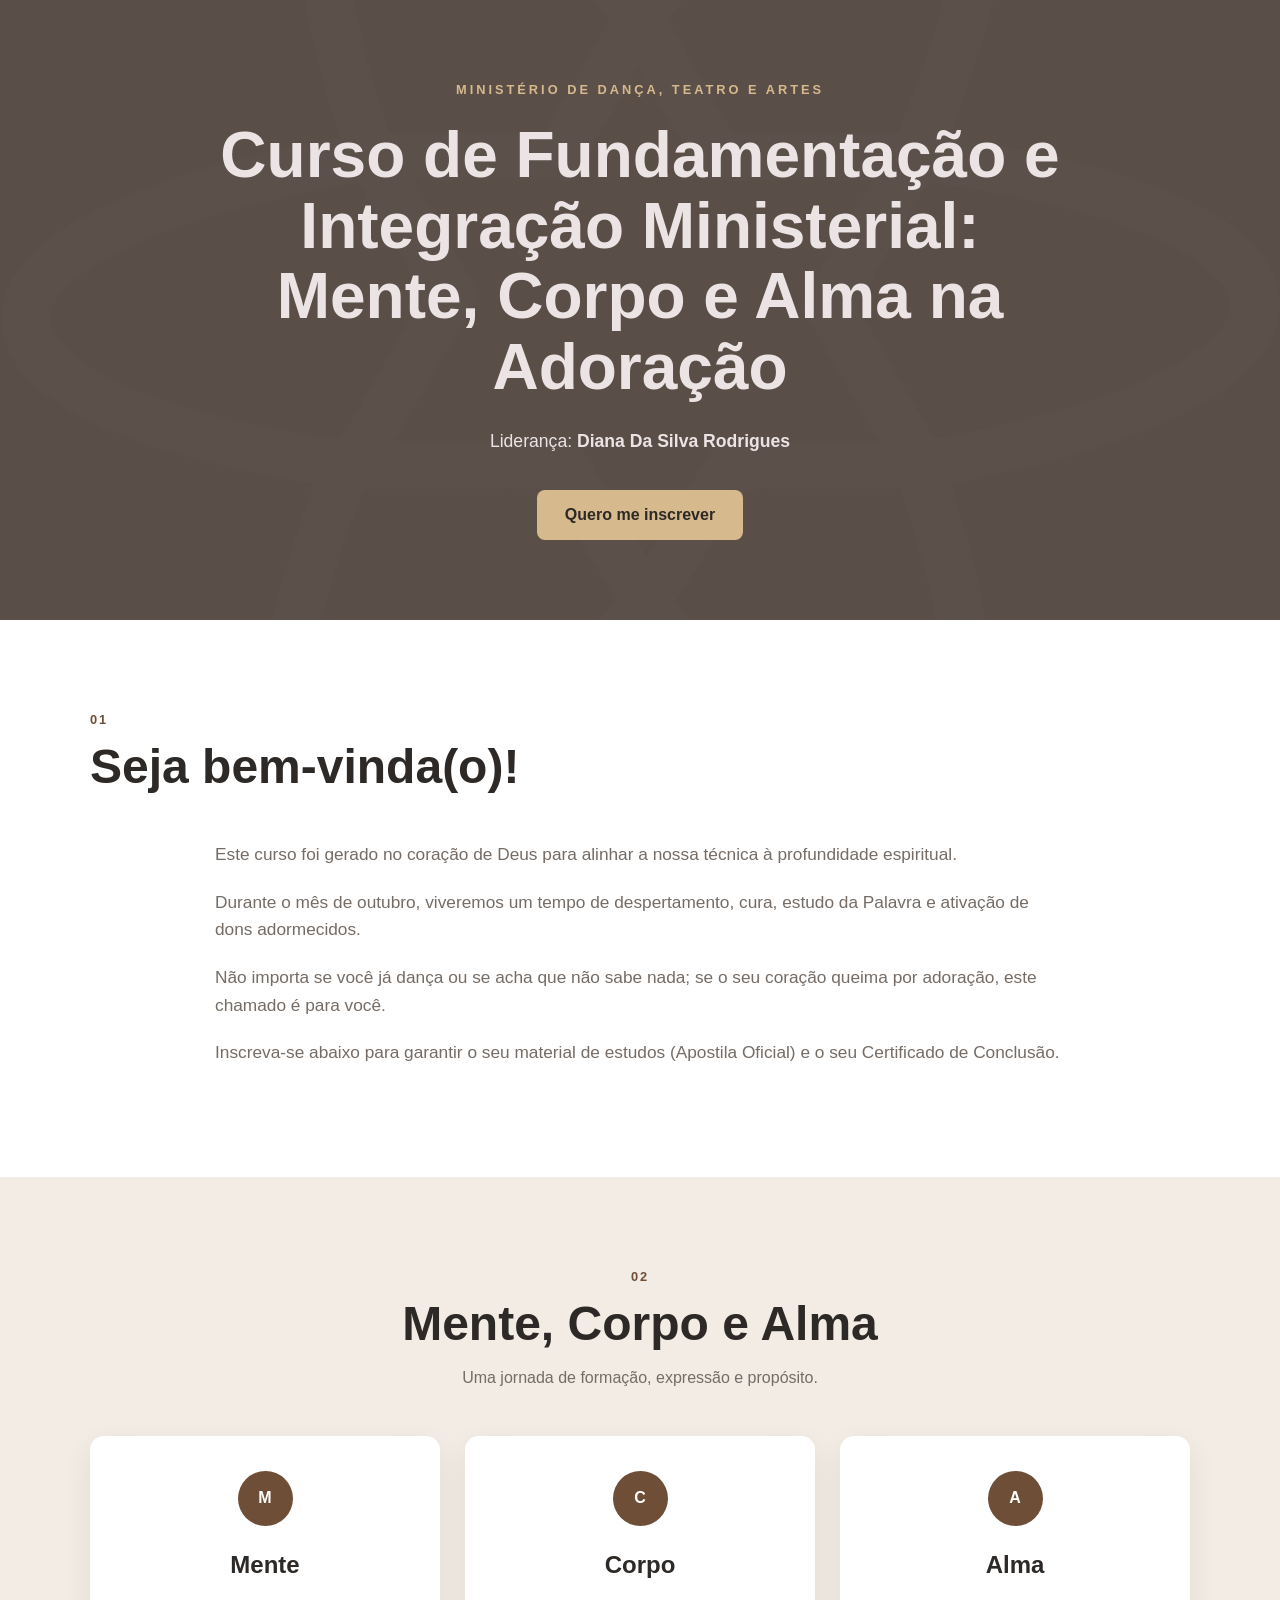
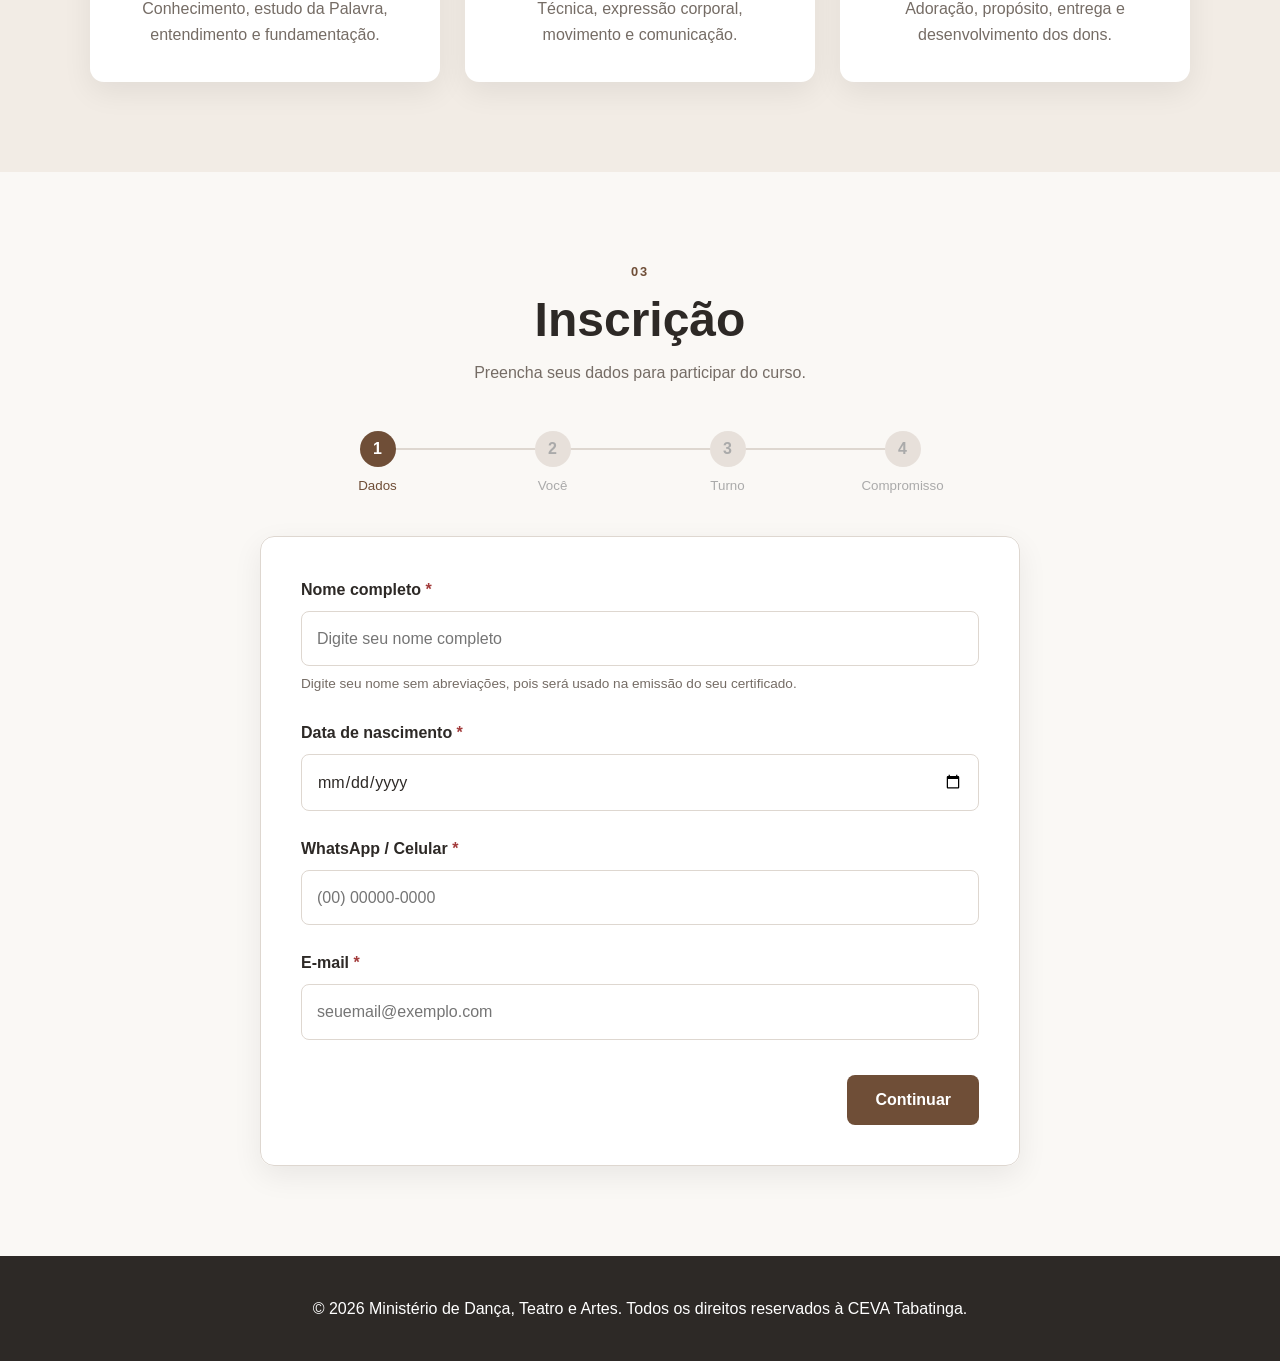
==== index.html @ 24d8322d "Publica site de inscrição" ====
<!DOCTYPE html>
<html lang="pt-BR">
<head>
    <meta charset="UTF-8">

    <meta
        name="viewport"
        content="width=device-width, initial-scale=1.0"
    >

    <meta
        name="description"
        content="Curso de Fundamentação Ministerial — Mente, Corpo e Alma na Adoração."
    >

    <title>
        Curso de Fundamentação Ministerial
    </title>

    <link rel="stylesheet" href="css/style.css">
    <link rel="shortcut icon" href="assets/images/Ceva - Átomo branco.png" type="image/x-icon">
</head>

<body>

    <!-- =========================
         CABEÇALHO / HERO
    ========================== -->

    <header class="hero">

        <div class="container">

            <p class="hero-label">
                MINISTÉRIO DE DANÇA, TEATRO E ARTES
            </p>

            <h1>
                Curso de Fundamentação e Integração Ministerial:
                <span>Mente, Corpo e Alma na Adoração</span>
            </h1>

            <p class="hero-subtitle">
                Liderança: <strong>Diana Da Silva Rodrigues</strong>
            </p>

            <a href="#inscricao" class="btn btn-primary">
                Quero me inscrever
            </a>

        </div>

    </header>


    <main>

        <!-- =========================
             INTRODUÇÃO
        ========================== -->

        <section class="section introduction">

            <div class="container">

                <div class="section-heading">

                    <span class="section-number">
                        01
                    </span>

                    <h2>
                        Seja bem-vinda(o)!
                    </h2>

                </div>

                <div class="intro-text">

                    <p>
                        Este curso foi gerado no coração de Deus para
                        alinhar a nossa técnica à profundidade espiritual.
                    </p>

                    <p>
                        Durante o mês de outubro, viveremos um tempo de
                        despertamento, cura, estudo da Palavra e ativação
                        de dons adormecidos.
                    </p>

                    <p>
                        Não importa se você já dança ou se acha que não
                        sabe nada; se o seu coração queima por adoração,
                        este chamado é para você.
                    </p>

                    <p>
                        Inscreva-se abaixo para garantir o seu material
                        de estudos (Apostila Oficial) e o seu Certificado
                        de Conclusão.
                    </p>

                </div>

            </div>

        </section>


        <!-- =========================
             MENTE, CORPO E ALMA
        ========================== -->

        <section class="section pillars">

            <div class="container">

                <div class="section-heading centered">

                    <span class="section-number">
                        02
                    </span>

                    <h2>
                        Mente, Corpo e Alma
                    </h2>

                    <p>
                        Uma jornada de formação, expressão e propósito.
                    </p>

                </div>


                <div class="pillar-grid">

                    <article class="pillar-card">

                        <span class="pillar-icon">
                            M
                        </span>

                        <h3>
                            Mente
                        </h3>

                        <p>
                            Conhecimento, estudo da Palavra,
                            entendimento e fundamentação.
                        </p>

                    </article>


                    <article class="pillar-card">

                        <span class="pillar-icon">
                            C
                        </span>

                        <h3>
                            Corpo
                        </h3>

                        <p>
                            Técnica, expressão corporal,
                            movimento e comunicação.
                        </p>

                    </article>


                    <article class="pillar-card">

                        <span class="pillar-icon">
                            A
                        </span>

                        <h3>
                            Alma
                        </h3>

                        <p>
                            Adoração, propósito, entrega e
                            desenvolvimento dos dons.
                        </p>

                    </article>

                </div>

            </div>

        </section>


        <!-- =========================
             FORMULÁRIO
        ========================== -->

        <section
            class="section registration"
            id="inscricao"
        >

            <div class="container">

                <div class="section-heading centered">

                    <span class="section-number">
                        03
                    </span>

                    <h2>
                        Inscrição
                    </h2>

                    <p>
                        Preencha seus dados para participar do curso.
                    </p>

                </div>


                <!-- INDICADOR DAS ETAPAS -->

                <div class="steps">

                    <div class="step active">
                        <span>1</span>
                        <small>Dados</small>
                    </div>

                    <div class="step">
                        <span>2</span>
                        <small>Você</small>
                    </div>

                    <div class="step">
                        <span>3</span>
                        <small>Turno</small>
                    </div>

                    <div class="step">
                        <span>4</span>
                        <small>Compromisso</small>
                    </div>

                </div>


                <form id="registrationForm" novalidate>


                    <!-- =====================
                         ETAPA 1
                    ====================== -->

                    <fieldset
                        class="form-step active"
                        data-step="1"
                    >
                        <div class="form-group">

                            <label for="nome">
                                Nome completo
                                <span>*</span>
                            </label>

                            <input
                                type="text"
                                id="nome"
                                name="nome"
                                placeholder="Digite seu nome completo"
                                autocomplete="name"
                                required
                            >

                            <small>
                                Digite seu nome sem abreviações,
                                pois será usado na emissão do seu certificado.
                            </small>

                        </div>


                        <div class="form-group">

                            <label for="nascimento">
                                Data de nascimento
                                <span>*</span>
                            </label>

                            <input
                                type="date"
                                id="nascimento"
                                name="nascimento"
                                required
                            >

                        </div>


                        <div class="form-group">

                            <label for="whatsapp">
                                WhatsApp / Celular
                                <span>*</span>
                            </label>

                            <input
                                type="tel"
                                id="whatsapp"
                                name="whatsapp"
                                placeholder="(00) 00000-0000"
                                autocomplete="tel"
                                required
                            >

                        </div>


                        <div class="form-group">

                            <label for="email">
                                E-mail
                                <span>*</span>
                            </label>

                            <input
                                type="email"
                                id="email"
                                name="email"
                                placeholder="seuemail@exemplo.com"
                                autocomplete="email"
                                required
                            >

                        </div>


                        <div class="form-actions">

                            <button
                                type="button"
                                class="btn btn-primary next-step"
                            >
                                Continuar
                            </button>

                        </div>

                    </fieldset>


                    <!-- =====================
                         ETAPA 2
                    ====================== -->

                    <fieldset
                        class="form-step"
                        data-step="2"
                    >
                        <div class="form-group">

                            <label>
                                Qual é a sua situação atual em relação
                                ao Ministério de Dança/Teatro?
                                <span>*</span>
                            </label>


                            <div class="radio-group">

                                <label class="radio-option">

                                    <input
                                        type="radio"
                                        name="situacao"
                                        value="integrante"
                                        required
                                    >

                                    <span>
                                        Já sou integrante ativa
                                        do ministério.
                                    </span>

                                </label>


                                <label class="radio-option">

                                    <input
                                        type="radio"
                                        name="situacao"
                                        value="primeira-vez"
                                    >

                                    <span>
                                        É a minha primeira vez
                                        e quero começar.
                                    </span>

                                </label>


                                <label class="radio-option">

                                    <input
                                        type="radio"
                                        name="situacao"
                                        value="afastada"
                                        required
                                    >

                                    <span>
                                        Já fiz parte no passado,
                                        mas estou afastada há algum tempo.
                                    </span>

                                </label>


                                <label class="radio-option">

                                    <input
                                        type="radio"
                                        name="situacao"
                                        value="outro-ministerio"
                                        required
                                    >

                                    <span>
                                        Faço parte de outro ministério
                                        na igreja e quero somar.
                                    </span>

                                </label>

                            </div>

                        </div>


                        <!-- CAMPO CONDICIONAL -->

                        <div
                            class="form-group conditional-field"
                            id="campoAfastamento"
                            hidden
                        >

                            <label for="tempoAfastada">
                                Se você está afastada,
                                há quanto tempo aproximadamente?
                            </label>

                            <input
                                type="text"
                                id="tempoAfastada"
                                name="tempoAfastada"
                                placeholder="Ex.: 2 anos"
                            >

                        </div>


                        <div class="form-group">

                            <label>
                                Você sente que, por timidez, medo
                                ou correria, acabou "enterrando" ou
                                deixando esse dom adormecido?
                                <span>*</span>
                            </label>


                            <div class="radio-group">

                                <label class="radio-option">

                                    <input
                                        type="radio"
                                        name="dom"
                                        value="adormecido"
                                        required
                                    >

                                    <span>
                                        Sim, sinto que o dom está
                                        adormecido, mas quero muito
                                        despertá-lo.
                                    </span>

                                </label>


                                <label class="radio-option">

                                    <input
                                        type="radio"
                                        name="dom"
                                        value="pronto"
                                        required
                                    >

                                    <span>
                                        Não, meu coração já está
                                        queimando e pronto para aprender.
                                    </span>

                                </label>


                                <label class="radio-option">

                                    <input
                                        type="radio"
                                        name="dom"
                                        value="vergonha"
                                        required
                                    >

                                    <span>
                                        Tenho muita vergonha e receio
                                        de não saber me expressar,
                                        mas sinto o chamado de Deus.
                                    </span>

                                </label>

                            </div>

                        </div>


                        <div class="form-group">

                            <label for="objetivo">
                                O que você mais deseja viver,
                                aprender ou restaurar durante este curso?
                            </label>

                            <textarea
                                id="objetivo"
                                name="objetivo"
                                rows="5"
                                placeholder="Escreva aqui..."
                                required
                            ></textarea>

                        </div>


                        <div class="form-actions">

                            <button
                                type="button"
                                class="btn btn-secondary prev-step"
                            >
                                Voltar
                            </button>

                            <button
                                type="button"
                                class="btn btn-primary next-step"
                            >
                                Continuar
                            </button>

                        </div>

                    </fieldset>


                    <!-- =====================
                         ETAPA 3
                    ====================== -->

                    <fieldset
                        class="form-step"
                        data-step="3"
                    >

                        <p class="form-description">

                            Sabendo que as aulas acontecerão aos sábados
                            via Live Online durante o mês de outubro,
                            qual o melhor turno para você participar
                            e ser avaliada?

                        </p>


                        <div class="turno-grid">


                            <label class="turno-card">

                                <input
                                    type="radio"
                                    name="turno"
                                    value="manha"
                                    required
                                >

                                <span class="turno-content">

                                    <strong>
                                        ☀
                                    </strong>

                                    <b>
                                        Manhã
                                    </b>

                                    <small>
                                        06h às 07h
                                    </small>

                                    <em>
                                        Jejum, Oração e
                                        Estudo Teórico
                                    </em>

                                </span>

                            </label>


                            <label class="turno-card">

                                <input
                                    type="radio"
                                    name="turno"
                                    value="tarde"
                                >

                                <span class="turno-content">

                                    <strong>
                                        ◐
                                    </strong>

                                    <b>
                                        Tarde
                                    </b>

                                    <small>
                                        12h às 13h
                                    </small>

                                    <em>
                                        Jejum, Oração e
                                        Estudo Teórico
                                    </em>

                                </span>

                            </label>


                            <label class="turno-card">

                                <input
                                    type="radio"
                                    name="turno"
                                    value="noite"
                                >

                                <span class="turno-content">

                                    <strong>
                                        ☾
                                    </strong>

                                    <b>
                                        Noite
                                    </b>

                                    <small>
                                        18h às 19h
                                    </small>

                                    <em>
                                        Jejum, Oração e
                                        Estudo Teórico
                                    </em>

                                </span>

                            </label>

                        </div>


                        <div class="form-actions">

                            <button
                                type="button"
                                class="btn btn-secondary prev-step"
                            >
                                Voltar
                            </button>

                            <button
                                type="button"
                                class="btn btn-primary next-step"
                            >
                                Continuar
                            </button>

                        </div>

                    </fieldset>


                    <!-- =====================
                         ETAPA 4
                    ====================== -->

                    <fieldset
                        class="form-step"
                        data-step="4"
                    >

                        <legend>
                            Termo de Compromisso
                        </legend>


                        <div class="commitment">

                            <h3>
                                Meu compromisso
                            </h3>

                            <p>
                                Você se compromete a zelar por este
                                propósito, assistir às aulas no seu
                                turno escolhido e estudar a apostila
                                enviada pela liderança?
                            </p>


                            <label class="checkbox-option">

                                <input
                                    type="checkbox"
                                    id="compromisso"
                                    name="compromisso"
                                    required
                                >

                                <span>
                                    Sim, aceito o chamado e me comprometo
                                    com o propósito!
                                </span>

                            </label>

                        </div>


                        <div class="form-actions">

                            <button
                                type="button"
                                class="btn btn-secondary prev-step"
                            >
                                Voltar
                            </button>

                            <button
                                type="submit"
                                class="btn btn-primary"
                            >
                                Concluir minha inscrição
                            </button>

                        </div>

                    </fieldset>

                </form>

            </div>

        </section>

    </main>


    <!-- =========================
         RODAPÉ
    ========================== -->

    <footer class="footer">

        <div class="container">
            <span>
                &copy; 2026 Ministério de Dança, Teatro e Artes. Todos os direitos reservados à CEVA Tabatinga.
            </span>

        </div>

    </footer>

    <script src="js/script.js"></script>

</body>
</html>
---- css/style.css ----
/* =========================================
   RESET
========================================= */

* {
    margin: 0;
    padding: 0;
    box-sizing: border-box;
}

html {
    scroll-behavior: smooth;
}

body {
    font-family: Arial, Helvetica, sans-serif;
    line-height: 1.6;
    background: #faf8f5;
    color: #2d2926;
}

button,
input,
textarea {
    font: inherit;
}

button {
    cursor: pointer;
}

a {
    text-decoration: none;
    color: inherit;
}


/* =========================================
   VARIÁVEIS
========================================= */

:root {
    --primary: #6f4e37;
    --primary-dark: #4f3525;
    --secondary: #d6b98c;

    --background: #faf8f5;
    --surface: #ffffff;

    --text: #2d2926;
    --text-light: #756c65;

    --border: #ded7d0;

    --radius: 14px;

    --shadow:
        0 10px 30px rgba(0, 0, 0, 0.07);
}


/* =========================================
   CONTAINER
========================================= */

.container {
    width: min(1100px, 92%);
    margin: 0 auto;
}


/* =========================================
   HERO
========================================= */

.hero {
    min-height: 620px;

    display: flex;
    align-items: center;

    text-align: center;

    background:
        linear-gradient(
            rgba(45, 31, 23, 0.78),
            rgba(45, 31, 23, 0.78)
        ),
        url("../assets/images/Ceva\ -\ Átomo\ branco.png") center/cover no-repeat;

    color: rgb(236, 228, 228);
}

.hero .container {
    max-width: 850px;
}

.hero-label {
    font-size: 0.8rem;
    font-weight: bold;
    letter-spacing: 3px;

    margin-bottom: 20px;

    color: var(--secondary);
}

.hero h1 {
    font-size: clamp(2.2rem, 5vw, 4.3rem);
    line-height: 1.1;

    margin-bottom: 25px;
}

.hero h1 span {
    display: block;
}

.hero-subtitle {
    font-size: 1.1rem;
    margin-bottom: 35px;
}


/* =========================================
   BOTÕES
========================================= */

.btn {
    display: inline-flex;

    justify-content: center;
    align-items: center;

    min-height: 50px;

    padding: 0 28px;

    border: none;
    border-radius: 8px;

    font-weight: bold;

    transition:
        transform 0.2s ease,
        background 0.2s ease;
}

.btn:hover {
    transform: translateY(-2px);
}

.btn-primary {
    background: var(--primary);
    color: white;
}

.btn-primary:hover {
    background: var(--primary-dark);
}

.hero .btn-primary {
    background: var(--secondary);
    color: #2d2926;
}

.btn-secondary {
    background: #eee9e4;
    color: var(--text);
}


/* =========================================
   SEÇÕES
========================================= */

.section {
    padding: 90px 0;
}

.section-heading {
    margin-bottom: 45px;
}

.section-heading.centered {
    text-align: center;
}

.section-number {
    display: block;

    margin-bottom: 8px;

    font-size: 0.8rem;
    font-weight: bold;

    letter-spacing: 2px;

    color: var(--primary);
}

.section-heading h2 {
    font-size: clamp(2rem, 4vw, 3rem);
    line-height: 1.2;

    margin-bottom: 12px;
}

.section-heading p {
    color: var(--text-light);
}


/* =========================================
   INTRODUÇÃO
========================================= */

.introduction {
    background: var(--surface);
}

.intro-text {
    max-width: 850px;

    margin: 0 auto;

    font-size: 1.08rem;
    color: var(--text-light);
}

.intro-text p {
    margin-bottom: 20px;
}


/* =========================================
   PILARES
========================================= */

.pillars {
    background: #f2ece5;
}

.pillar-grid {
    display: grid;

    grid-template-columns:
        repeat(3, 1fr);

    gap: 25px;
}

.pillar-card {
    padding: 35px;

    background: var(--surface);

    border-radius: var(--radius);

    box-shadow: var(--shadow);

    text-align: center;
}

.pillar-icon {
    display: flex;

    align-items: center;
    justify-content: center;

    width: 55px;
    height: 55px;

    margin: 0 auto 20px;

    border-radius: 50%;

    background: var(--primary);
    color: white;

    font-weight: bold;
}

.pillar-card h3 {
    margin-bottom: 12px;

    font-size: 1.5rem;
}

.pillar-card p {
    color: var(--text-light);
}


/* =========================================
   FORMULÁRIO
========================================= */

.registration {
    background: var(--background);
}

.steps {
    display: flex;

    justify-content: center;

    max-width: 700px;

    margin: 0 auto 40px;
}

.step {
    position: relative;

    display: flex;

    flex-direction: column;
    align-items: center;

    flex: 1;

    color: #aaa;
}

.step:not(:last-child)::after {
    content: "";

    position: absolute;

    top: 17px;
    left: 60%;

    width: 80%;
    height: 2px;

    background: var(--border);

    z-index: 0;
}

.step span {
    position: relative;

    z-index: 1;

    display: flex;

    align-items: center;
    justify-content: center;

    width: 36px;
    height: 36px;

    border-radius: 50%;

    background: #e7e0da;

    font-weight: bold;
}

.step small {
    margin-top: 8px;
}

.step.active {
    color: var(--primary);
}

.step.active span {
    background: var(--primary);
    color: white;
}


/* =========================================
   FORM STEP
========================================= */

.form-step {
    display: none;

    max-width: 760px;

    margin: 0 auto;

    padding: 40px;

    border: 1px solid var(--border);
    border-radius: var(--radius);

    background: var(--surface);

    box-shadow: var(--shadow);
}

.form-step.active {
    display: block;
}

.form-step legend {
    width: 100%;

    margin-bottom: 35px;

    font-size: 1.8rem;
    font-weight: bold;
}

.form-description {
    margin-bottom: 30px;

    color: var(--text-light);
}


/* =========================================
   CAMPOS
========================================= */

.form-group {
    margin-bottom: 25px;
}

.form-group label {
    display: block;

    margin-bottom: 8px;

    font-weight: bold;
}

.form-group label span {
    color: #a23a3a;
}

.form-group small {
    display: block;

    margin-top: 7px;

    color: var(--text-light);

    font-size: 0.85rem;
}

input[type="text"],
input[type="date"],
input[type="tel"],
input[type="email"],
textarea {
    width: 100%;

    padding: 14px 15px;

    border: 1px solid var(--border);
    border-radius: 8px;

    outline: none;

    background: white;

    color: var(--text);

    transition:
        border-color 0.2s,
        box-shadow 0.2s;
}

input:focus,
textarea:focus {
    border-color: var(--primary);

    box-shadow:
        0 0 0 3px rgba(111, 78, 55, 0.1);
}

textarea {
    resize: vertical;
}


/* =========================================
   RADIO
========================================= */

.radio-group {
    display: flex;

    flex-direction: column;

    gap: 12px;
}

.radio-option {
    display: flex !important;

    align-items: flex-start;

    gap: 12px;

    padding: 15px;

    border: 1px solid var(--border);

    border-radius: 8px;

    cursor: pointer;

    font-weight: normal !important;

    transition: background 0.2s;
}

.radio-option:hover {
    background: #faf7f4;
}

.radio-option input {
    margin-top: 4px;
}


/* =========================================
   CAMPO CONDICIONAL
========================================= */

.conditional-field {
    padding: 20px;

    border-left: 4px solid var(--secondary);

    background: #faf7f4;

    border-radius: 5px;
}


/* =========================================
   TURNOS
========================================= */

.turno-grid {
    display: grid;

    grid-template-columns:
        repeat(3, 1fr);

    gap: 15px;

    margin-bottom: 35px;
}

.turno-card {
    cursor: pointer;
}

.turno-card input {
    position: absolute;

    opacity: 0;
}

.turno-content {
    display: flex;

    flex-direction: column;

    align-items: center;

    justify-content: center;

    min-height: 220px;

    padding: 25px;

    border: 2px solid var(--border);

    border-radius: var(--radius);

    text-align: center;

    transition:
        border-color 0.2s,
        background 0.2s,
        transform 0.2s;
}

.turno-content strong {
    margin-bottom: 15px;

    font-size: 2rem;

    color: var(--primary);
}

.turno-content b {
    font-size: 1.3rem;

    text-transform: uppercase;
}

.turno-content small {
    margin-top: 5px;

    font-size: 1rem;
}

.turno-content em {
    margin-top: 15px;

    color: var(--text-light);

    font-size: 0.85rem;

    font-style: normal;
}

.turno-card input:checked + .turno-content {
    border-color: var(--primary);

    background: #f5eee7;

    transform: translateY(-3px);
}


/* =========================================
   COMPROMISSO
========================================= */

.commitment {
    padding: 30px;

    margin-bottom: 30px;

    border-radius: var(--radius);

    background: #f5eee7;
}

.commitment h3 {
    margin-bottom: 10px;
}

.commitment p {
    margin-bottom: 25px;

    color: var(--text-light);
}

.checkbox-option {
    display: flex;

    align-items: flex-start;

    gap: 12px;

    cursor: pointer;

    font-weight: bold;
}

.checkbox-option input {
    margin-top: 5px;

    width: 18px;
    height: 18px;
}


/* =========================================
   AÇÕES DO FORMULÁRIO
========================================= */

.form-actions {
    display: flex;

    justify-content: flex-end;

    gap: 12px;

    margin-top: 35px;
}


/* =========================================
   RODAPÉ
========================================= */

.footer {
    padding: 40px 0;

    background: #2d2926;

    color: white;

    text-align: center;
}

.footer p {
    margin-bottom: 5px;

    font-size: 0.9rem;
}


/* =========================================
   RESPONSIVIDADE
========================================= */

@media (max-width: 768px) {

    .hero {
        min-height: 550px;
    }

    .section {
        padding: 65px 0;
    }

    .pillar-grid {
        grid-template-columns: 1fr;
    }

    .turno-grid {
        grid-template-columns: 1fr;
    }

    .form-step {
        padding: 25px 20px;
    }

    .steps {
        margin-bottom: 30px;
    }

    .step small {
        font-size: 0.7rem;
    }

    .form-actions {
        flex-direction: column-reverse;
    }

    .form-actions .btn {
        width: 100%;
    }

    .step:not(:last-child)::after {
        width: 65%;
    }

}

legend {
    font-size: 1.8rem;
    font-weight: bold;
    margin-bottom: 35px;
}
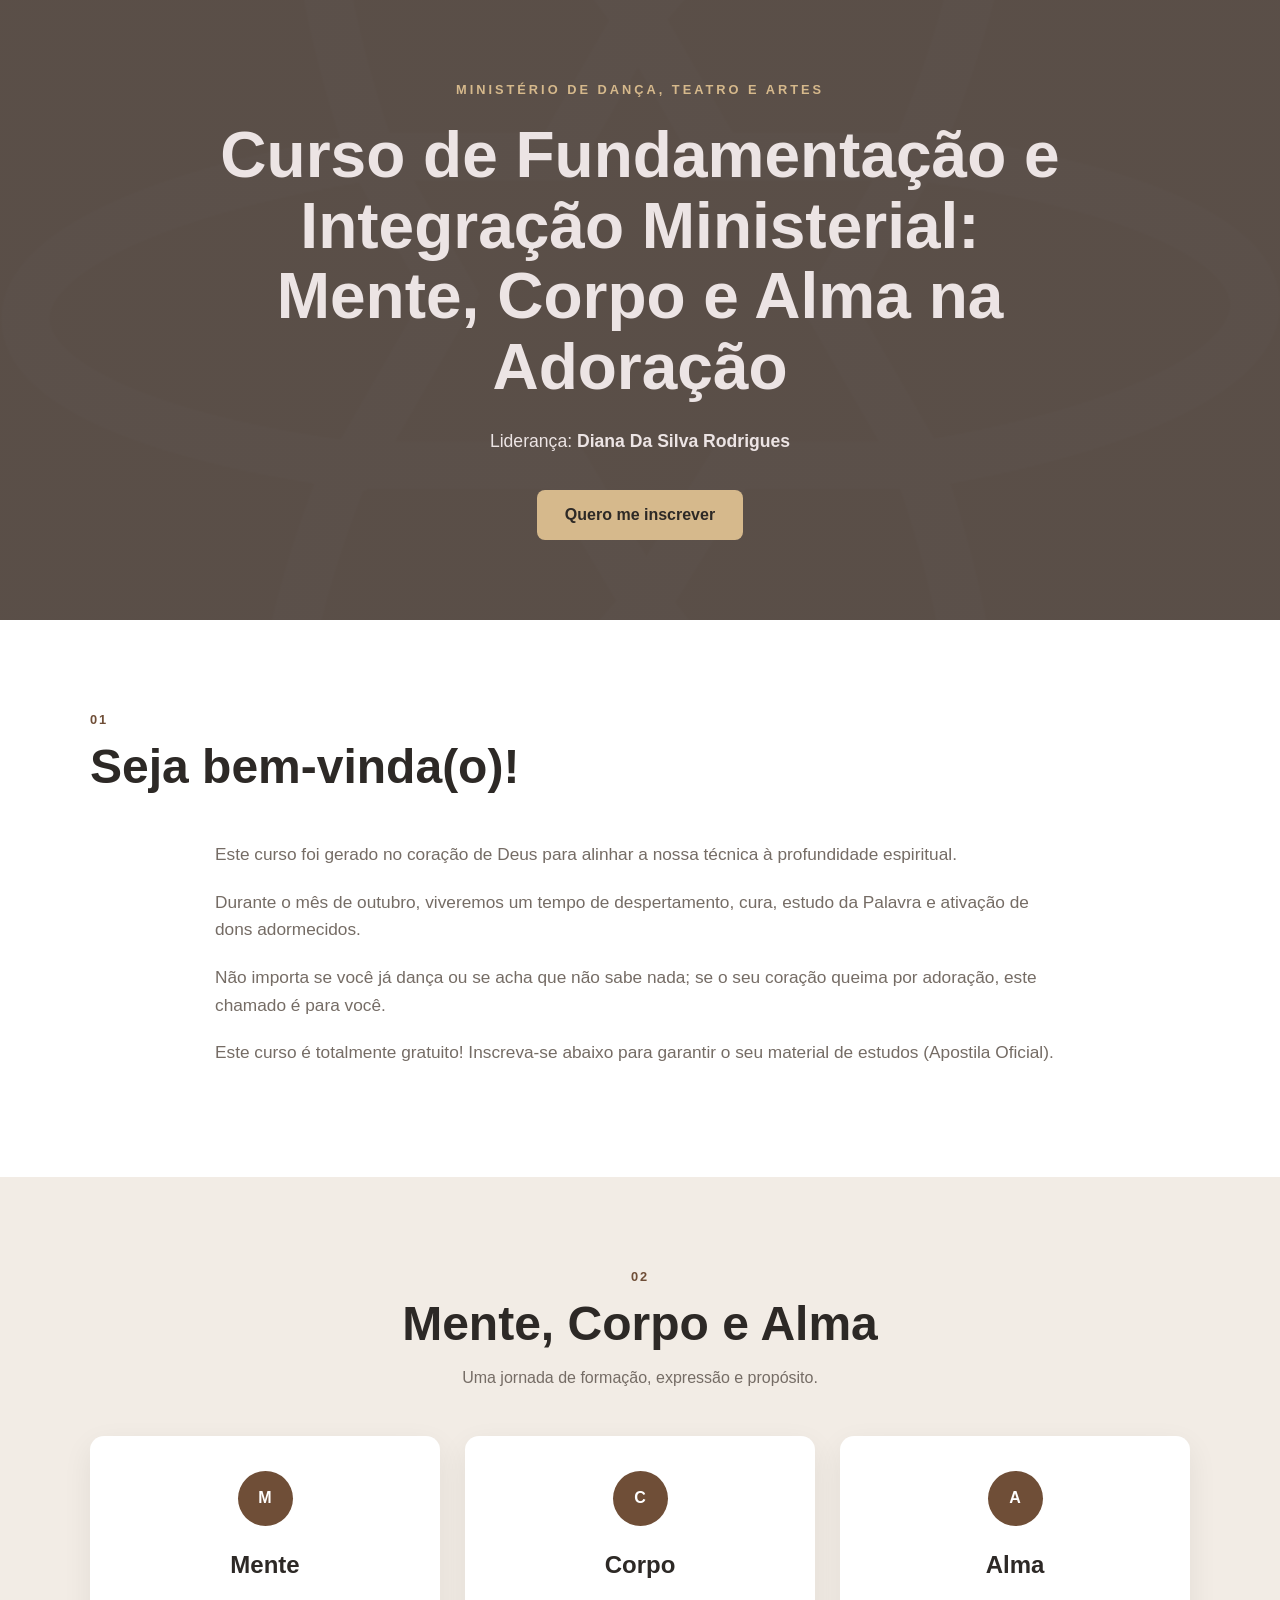
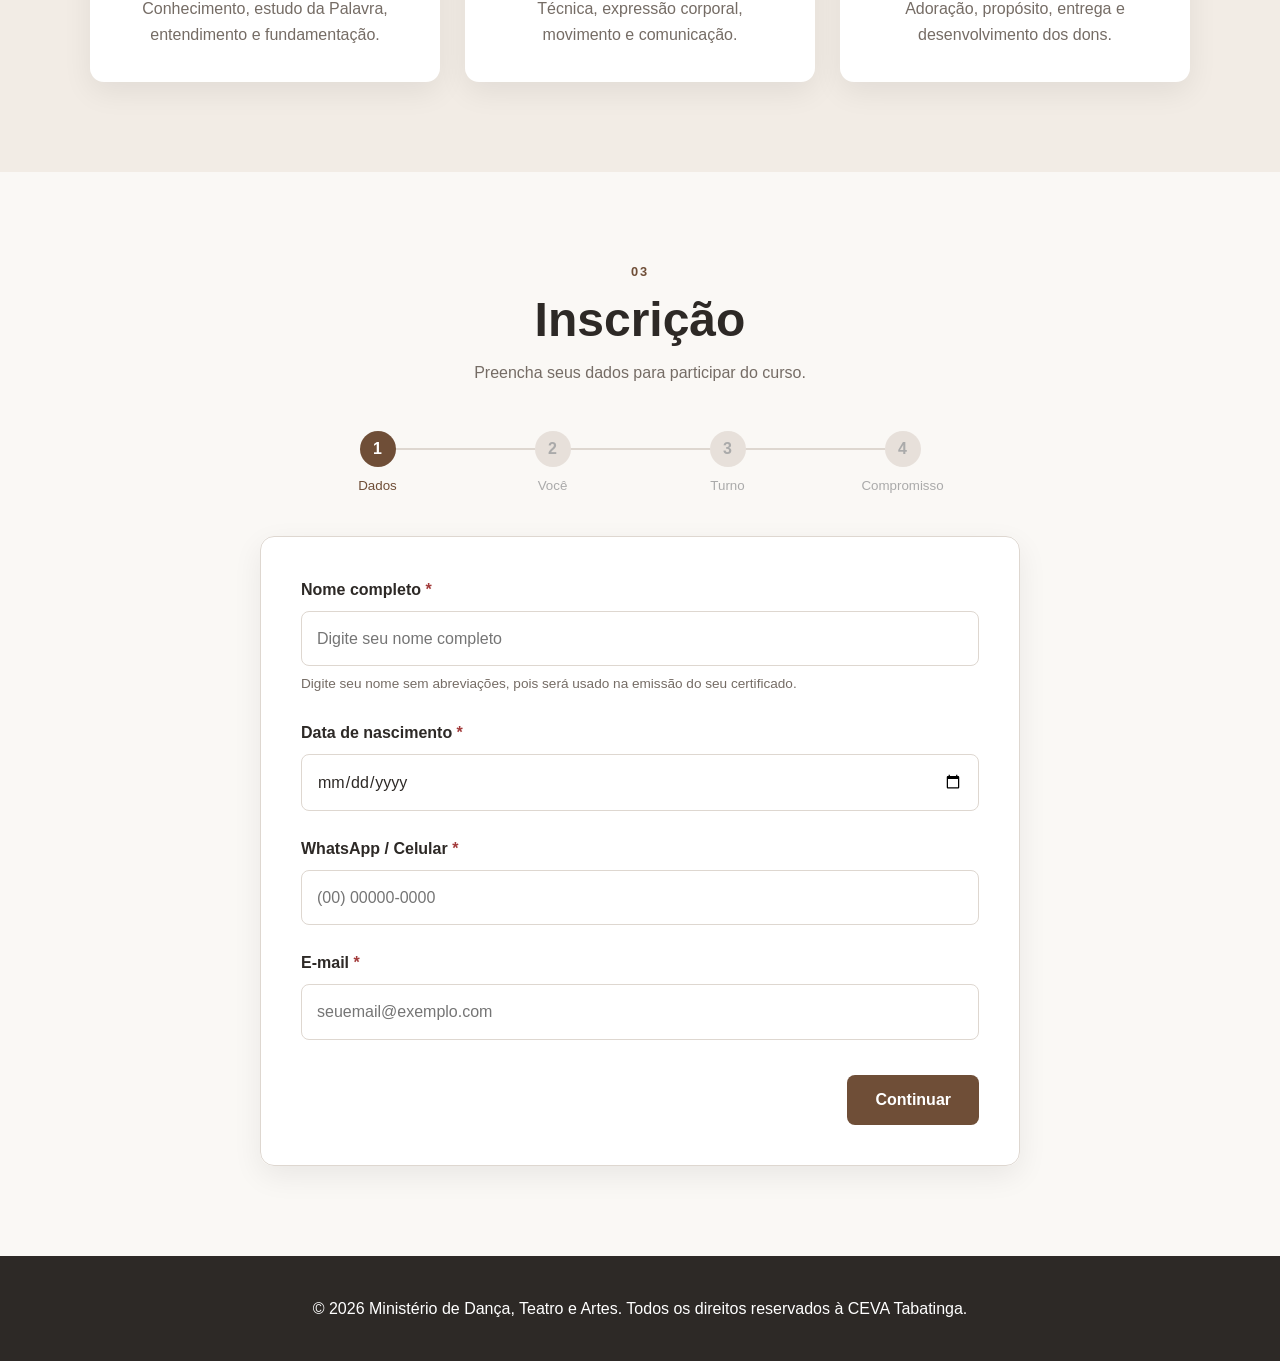
==== commit 93489176: "atualização do escopo" ====
--- a/index.html
+++ b/index.html
@@ -95,9 +95,9 @@
                     </p>
 
                     <p>
+                        Este curso é totalmente gratuito!
                         Inscreva-se abaixo para garantir o seu material
-                        de estudos (Apostila Oficial) e o seu Certificado
-                        de Conclusão.
+                        de estudos (Apostila Oficial). 
                     </p>
 
                 </div>
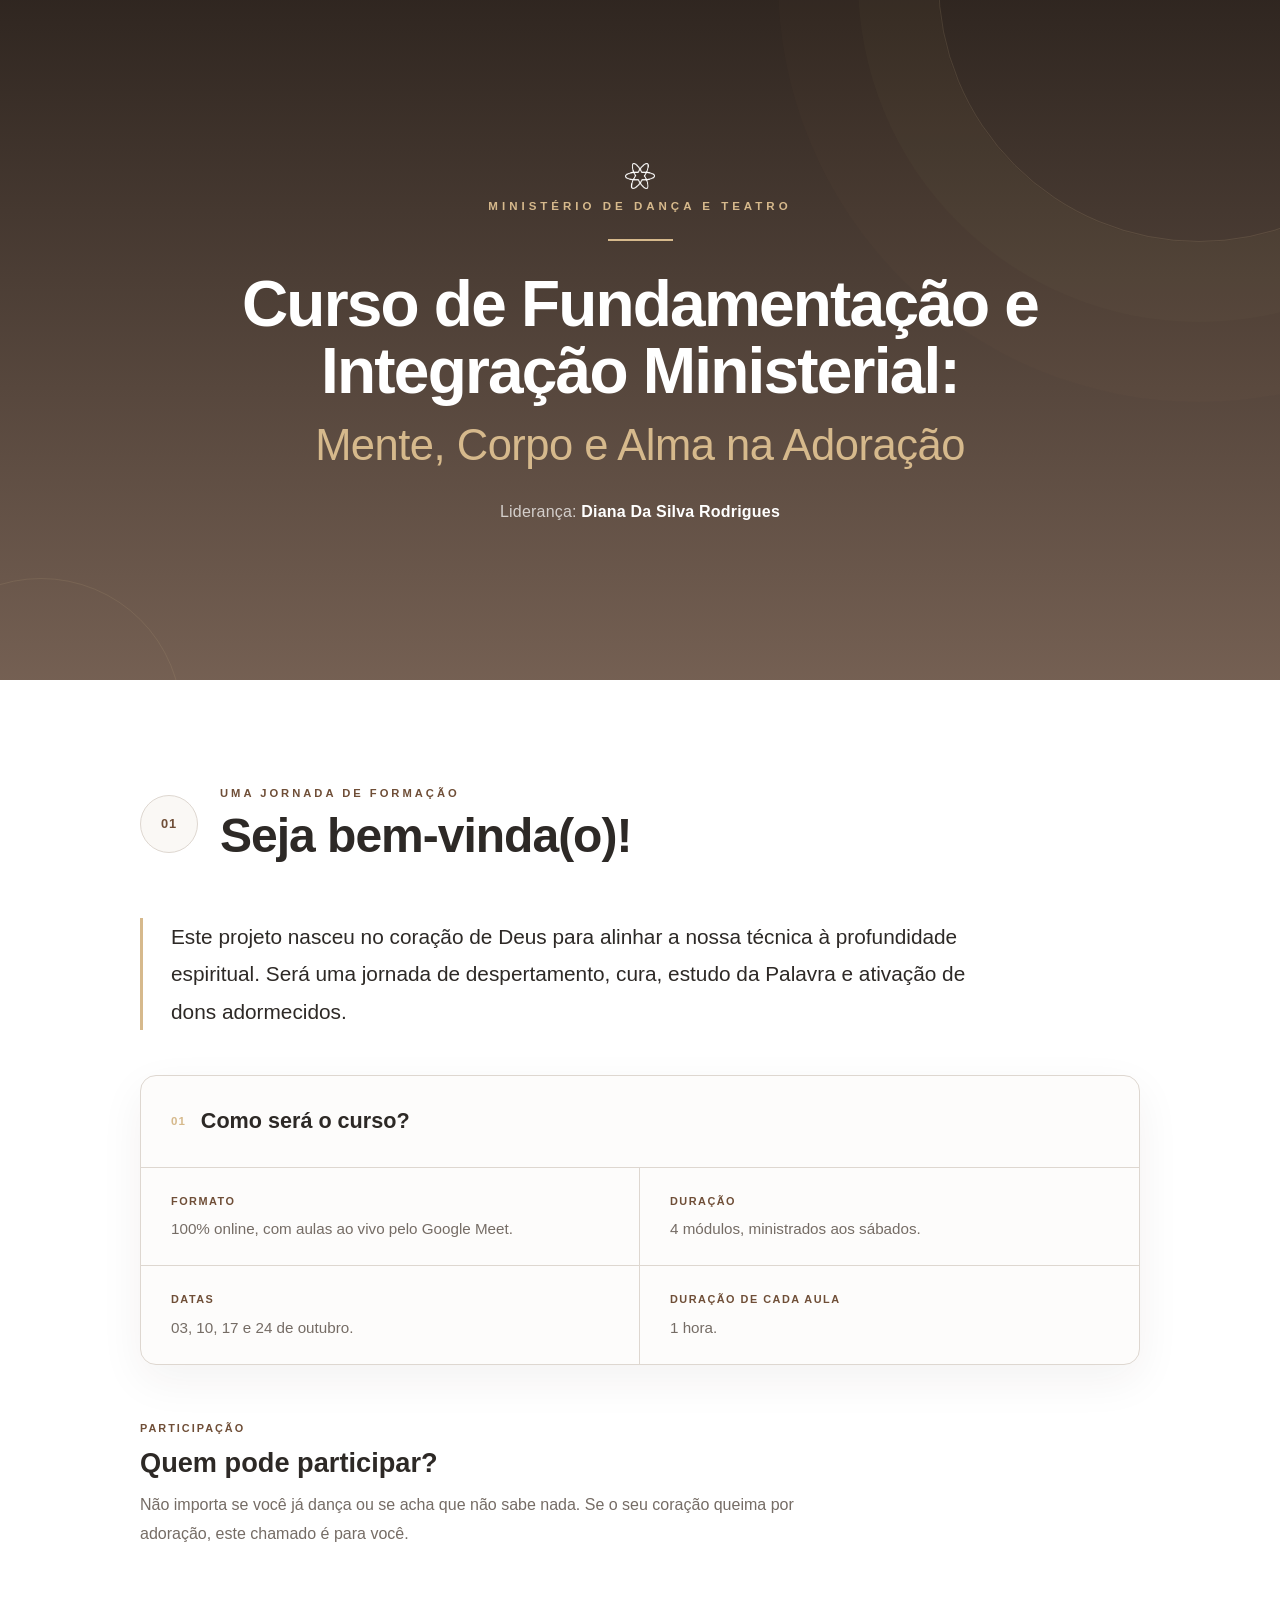
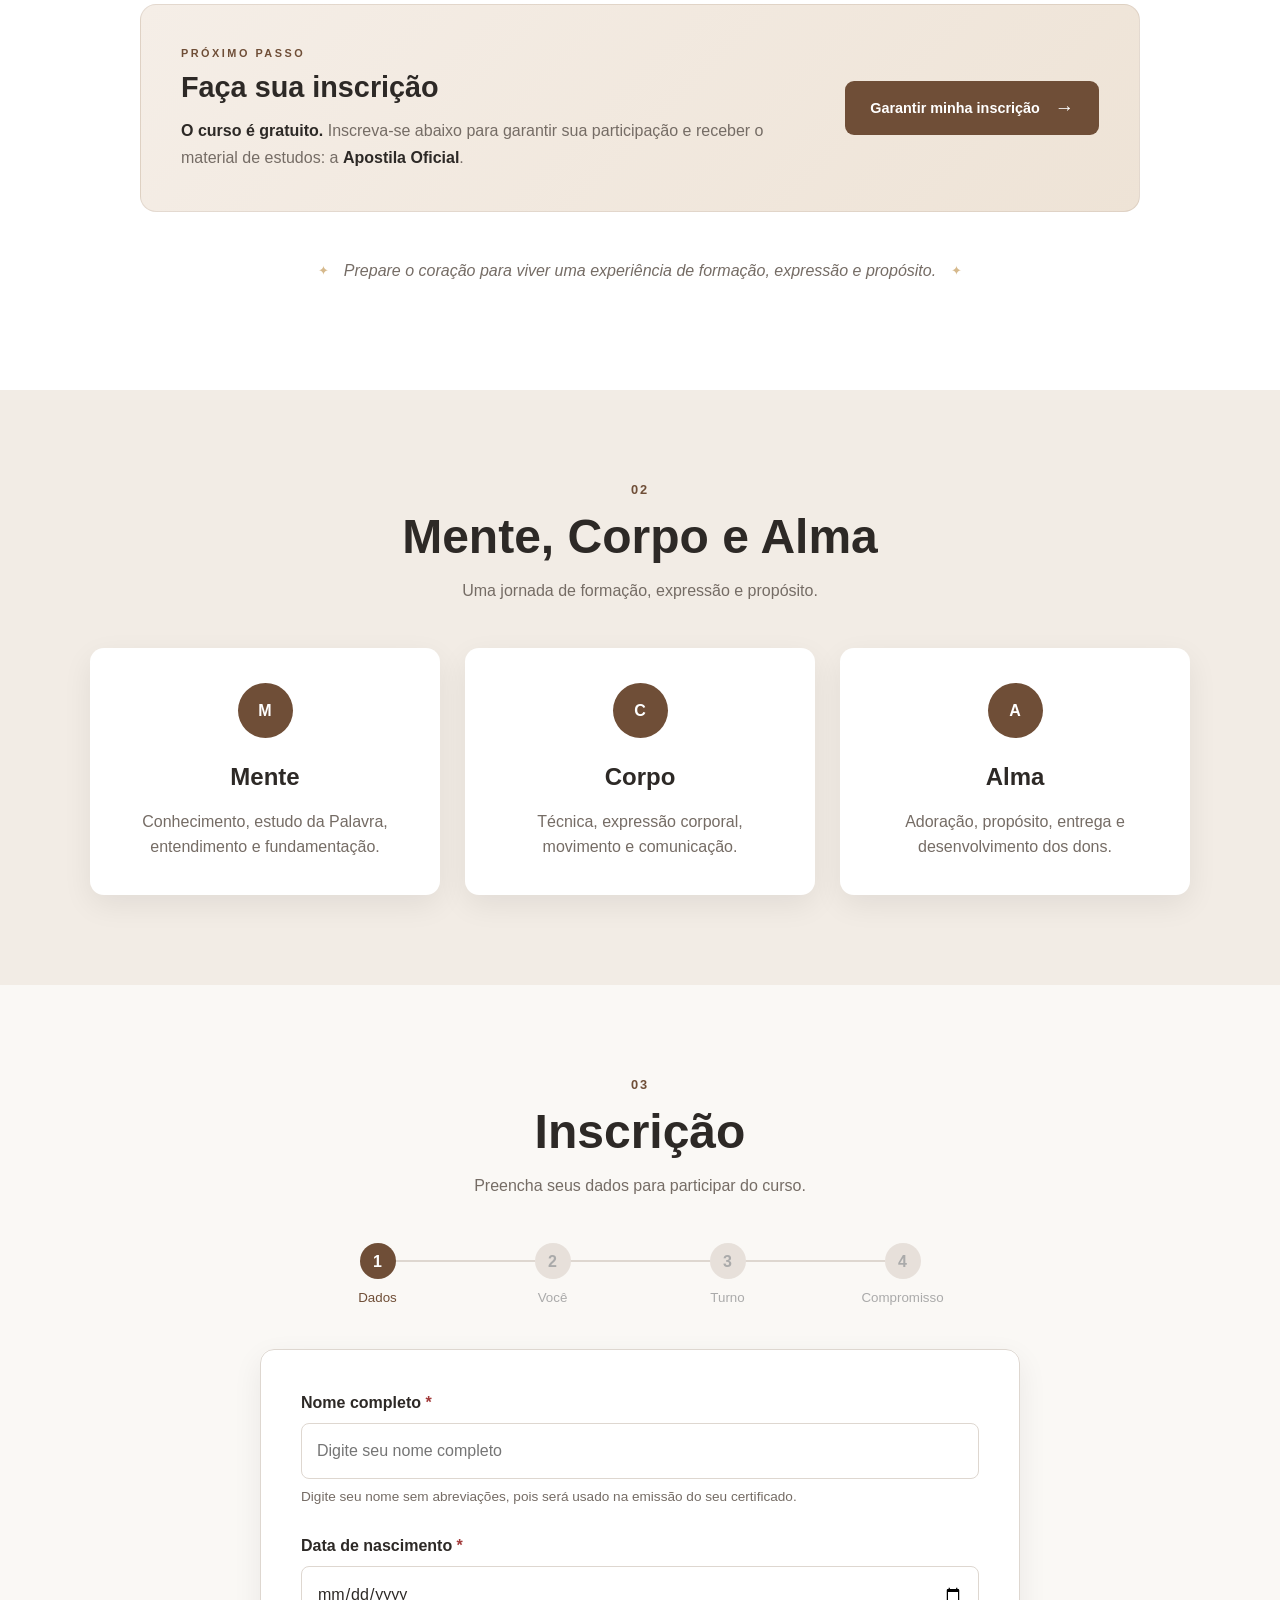
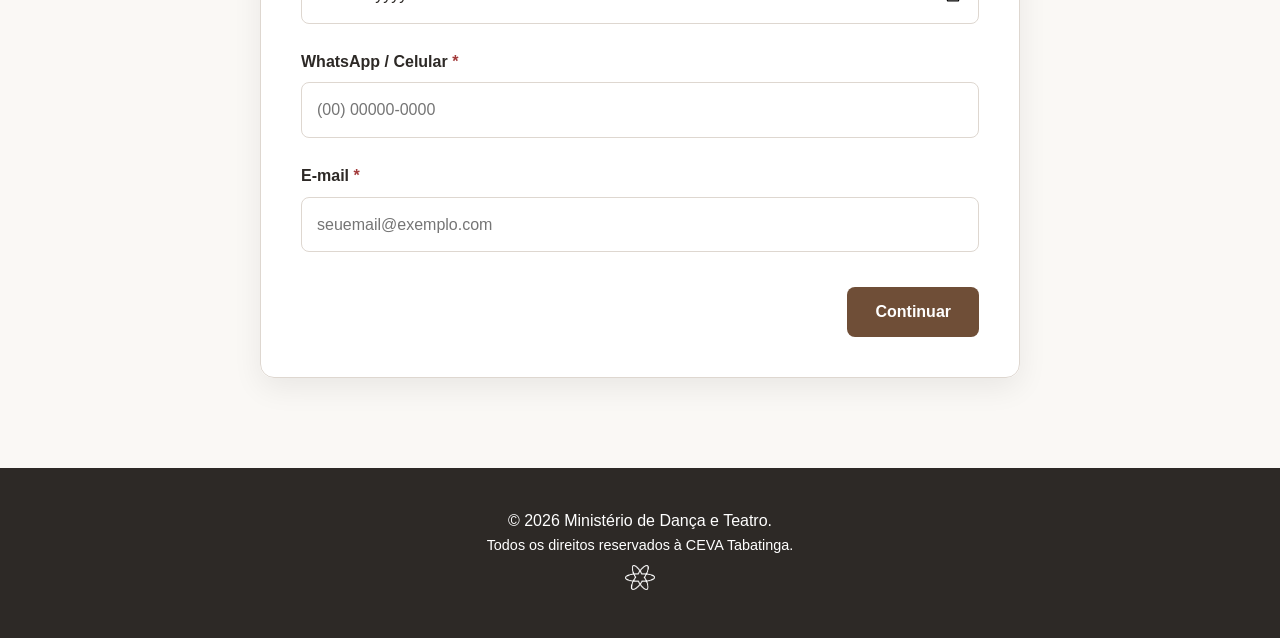
==== commit 2ff43fbc: "feat: atualizado design da página do curso" ====
--- a/index.html
+++ b/index.html
@@ -23,88 +23,215 @@
 
 <body>
 
-    <!-- =========================
-         CABEÇALHO / HERO
-    ========================== -->
-
-    <header class="hero">
-
-        <div class="container">
-
-            <p class="hero-label">
-                MINISTÉRIO DE DANÇA, TEATRO E ARTES
+<!-- =========================
+     CABEÇALHO / HERO
+========================== -->
+
+<header class="modern-hero">
+
+    <div class="modern-container">
+
+        <div class="modern-hero-content">
+
+            <img class="simbolo-ceva-footer" src="assets/images/Ceva - Átomo branco.png" alt="Símbolo da CEVA">
+            <p class="modern-hero-label">
+                MINISTÉRIO DE DANÇA E TEATRO
             </p>
 
-            <h1>
+            <div class="modern-hero-divider"></div>
+
+            <h1 class="modern-hero-title">
                 Curso de Fundamentação e Integração Ministerial:
                 <span>Mente, Corpo e Alma na Adoração</span>
             </h1>
 
-            <p class="hero-subtitle">
-                Liderança: <strong>Diana Da Silva Rodrigues</strong>
+            <p class="modern-hero-subtitle">
+                Liderança:
+                <strong>Diana Da Silva Rodrigues</strong>
             </p>
 
-            <a href="#inscricao" class="btn btn-primary">
-                Quero me inscrever
-            </a>
-
         </div>
 
-    </header>
-
-
-    <main>
-
-        <!-- =========================
-             INTRODUÇÃO
-        ========================== -->
-
-        <section class="section introduction">
-
-            <div class="container">
-
-                <div class="section-heading">
-
-                    <span class="section-number">
-                        01
-                    </span>
+    </div>
+
+</header>
+
+
+<main>
+
+    <!-- =========================
+         INTRODUÇÃO
+    ========================== -->
+
+    <section class="modern-introduction">
+
+        <div class="modern-container">
+
+            <div class="modern-section-heading">
+
+                <div class="modern-section-number">
+                    01
+                </div>
+
+                <div>
+                    <p class="modern-section-eyebrow">
+                        UMA JORNADA DE FORMAÇÃO
+                    </p>
 
                     <h2>
                         Seja bem-vinda(o)!
                     </h2>
-
-                </div>
-
-                <div class="intro-text">
+                </div>
+
+            </div>
+
+
+            <div class="modern-intro-content">
+
+                <!-- PROPÓSITO -->
+
+                <div class="modern-intro-purpose">
 
                     <p>
-                        Este curso foi gerado no coração de Deus para
-                        alinhar a nossa técnica à profundidade espiritual.
+                        Este projeto nasceu no coração de Deus para alinhar
+                        a nossa técnica à profundidade espiritual. Será uma
+                        jornada de despertamento, cura, estudo da Palavra e
+                        ativação de dons adormecidos.
                     </p>
 
+                </div>
+
+
+                <!-- INFORMAÇÕES DO CURSO -->
+
+                <div class="modern-course-information">
+
+                    <div class="modern-block-header">
+                        <span>01</span>
+
+                        <h3>
+                            Como será o curso?
+                        </h3>
+                    </div>
+
+                    <ul class="modern-course-details">
+
+                        <li>
+                            <span class="modern-detail-label">
+                                Formato
+                            </span>
+
+                            <span class="modern-detail-value">
+                                100% online, com aulas ao vivo pelo Google Meet.
+                            </span>
+                        </li>
+
+                        <li>
+                            <span class="modern-detail-label">
+                                Duração
+                            </span>
+
+                            <span class="modern-detail-value">
+                                4 módulos, ministrados aos sábados.
+                            </span>
+                        </li>
+
+                        <li>
+                            <span class="modern-detail-label">
+                                Datas
+                            </span>
+
+                            <span class="modern-detail-value">
+                                03, 10, 17 e 24 de outubro.
+                            </span>
+                        </li>
+
+                        <li>
+                            <span class="modern-detail-label">
+                                Duração de cada aula
+                            </span>
+
+                            <span class="modern-detail-value">
+                                1 hora.
+                            </span>
+                        </li>
+
+                    </ul>
+
+                </div>
+
+
+                <!-- QUEM PODE PARTICIPAR -->
+
+                <div class="modern-participation">
+
+                    <span class="modern-small-label">
+                        PARTICIPAÇÃO
+                    </span>
+
+                    <h3>
+                        Quem pode participar?
+                    </h3>
+
                     <p>
-                        Durante o mês de outubro, viveremos um tempo de
-                        despertamento, cura, estudo da Palavra e ativação
-                        de dons adormecidos.
+                        Não importa se você já dança ou se acha que não sabe nada.
+                        Se o seu coração queima por adoração, este chamado é para você.
                     </p>
 
+                </div>
+
+
+                <!-- CTA -->
+
+                <div class="modern-intro-highlight">
+
+                    <div class="modern-highlight-content">
+
+                        <span class="modern-highlight-label">
+                            PRÓXIMO PASSO
+                        </span>
+
+                        <h3>
+                            Faça sua inscrição
+                        </h3>
+
+                        <p>
+                            <strong>O curso é gratuito.</strong>
+                            Inscreva-se abaixo para garantir sua participação
+                            e receber o material de estudos:
+                            a <strong>Apostila Oficial</strong>.
+                        </p>
+
+                    </div>
+
+                    <a href="#inscricao" class="modern-btn">
+                        Garantir minha inscrição
+                        <span>→</span>
+                    </a>
+
+                </div>
+
+
+                <!-- FECHAMENTO -->
+
+                <div class="modern-intro-closing">
+
+                    <span>✦</span>
+
                     <p>
-                        Não importa se você já dança ou se acha que não
-                        sabe nada; se o seu coração queima por adoração,
-                        este chamado é para você.
+                        Prepare o coração para viver uma experiência de formação,
+                        expressão e propósito.
                     </p>
 
-                    <p>
-                        Este curso é totalmente gratuito!
-                        Inscreva-se abaixo para garantir o seu material
-                        de estudos (Apostila Oficial). 
-                    </p>
+                    <span>✦</span>
 
                 </div>
 
             </div>
 
-        </section>
+        </div>
+
+    </section>
 
 
         <!-- =========================
@@ -586,7 +713,7 @@
                         <p class="form-description">
 
                             Sabendo que as aulas acontecerão aos sábados
-                            via Live Online durante o mês de outubro,
+                            via Google Meet,
                             qual o melhor turno para você participar
                             e ser avaliada?
 
@@ -800,8 +927,12 @@
 
         <div class="container">
             <span>
-                &copy; 2026 Ministério de Dança, Teatro e Artes. Todos os direitos reservados à CEVA Tabatinga.
+                &copy; 2026 Ministério de Dança e Teatro.
             </span>
+            <p>
+                Todos os direitos reservados à CEVA Tabatinga.
+            </p>
+            <img class="simbolo-ceva-footer" src="assets/images/Ceva - Átomo branco.png" alt="Símbolo da CEVA">
 
         </div>
 
--- a/css/style.css
+++ b/css/style.css
@@ -757,4 +757,775 @@
     font-size: 1.8rem;
     font-weight: bold;
     margin-bottom: 35px;
+}
+
+
+/* =========================================================
+   MODERN DESIGN
+   HERO + INTRODUÇÃO
+   CSS ISOLADO
+========================================================= */
+
+
+/* =========================================================
+   CONTAINER
+========================================================= */
+
+.modern-container {
+    width: min(1100px, 92%);
+    margin: 0 auto;
+}
+
+
+/* =========================================================
+   HERO
+========================================================= */
+
+.modern-hero {
+    position: relative;
+
+    min-height: 680px;
+
+    display: flex;
+    align-items: center;
+
+    overflow: hidden;
+
+    color: #ffffff;
+
+    background:
+        linear-gradient(
+            rgba(35, 25, 19, 0.94),
+            rgba(79, 53, 37, 0.78)
+        )
+}
+
+
+/* elemento decorativo */
+
+.modern-hero::before {
+    content: "";
+
+    position: absolute;
+
+    width: 520px;
+    height: 520px;
+
+    top: -280px;
+    right: -180px;
+
+    border-radius: 50%;
+
+    border: 1px solid rgba(214, 185, 140, 0.15);
+
+    box-shadow:
+        0 0 0 80px rgba(214, 185, 140, 0.025),
+        0 0 0 160px rgba(214, 185, 140, 0.015);
+}
+
+
+/* segundo elemento decorativo */
+
+.modern-hero::after {
+    content: "";
+
+    position: absolute;
+
+    width: 280px;
+    height: 280px;
+
+    bottom: -180px;
+    left: -100px;
+
+    border-radius: 50%;
+
+    border: 1px solid rgba(214, 185, 140, 0.12);
+}
+
+
+/* =========================================================
+   HERO CONTENT
+========================================================= */
+
+.modern-hero-content {
+    position: relative;
+
+    z-index: 2;
+
+    width: min(900px, 100%);
+
+    margin: 0 auto;
+
+    text-align: center;
+}
+
+
+/* =========================================================
+   HERO LABEL
+========================================================= */
+
+.modern-hero-label {
+    margin-bottom: 24px;
+
+    color: #d6b98c;
+
+    font-size: 0.72rem;
+
+    font-weight: 700;
+
+    letter-spacing: 4px;
+
+    text-transform: uppercase;
+}
+
+
+/* =========================================================
+   HERO DIVIDER
+========================================================= */
+
+.modern-hero-divider {
+    width: 65px;
+    height: 2px;
+
+    margin: 0 auto 30px;
+
+    background: #d6b98c;
+}
+
+
+/* =========================================================
+   HERO TITLE
+========================================================= */
+
+.modern-hero-title {
+    margin: 0;
+
+    font-size: clamp(2.5rem, 5vw, 4.8rem);
+
+    line-height: 1.05;
+
+    letter-spacing: -1.8px;
+
+    font-weight: 700;
+}
+
+.modern-hero-title span {
+    display: block;
+
+    margin-top: 18px;
+
+    color: #d6b98c;
+
+    font-size: 0.68em;
+
+    font-weight: 400;
+
+    letter-spacing: -0.5px;
+}
+
+
+/* =========================================================
+   HERO SUBTITLE
+========================================================= */
+
+.modern-hero-subtitle {
+    margin-top: 30px;
+
+    color: rgba(255, 255, 255, 0.72);
+
+    font-size: 1rem;
+
+    letter-spacing: 0.2px;
+}
+
+.modern-hero-subtitle strong {
+    color: #ffffff;
+
+    font-weight: 600;
+}
+
+
+/* =========================================================
+   INTRODUÇÃO
+========================================================= */
+
+.modern-introduction {
+    padding: 105px 0;
+
+    background: #ffffff;
+}
+
+.modern-introduction .modern-container {
+    width: min(1000px, 92%);
+}
+
+
+/* =========================================================
+   SECTION HEADING
+========================================================= */
+
+.modern-section-heading {
+    display: flex;
+
+    align-items: center;
+
+    gap: 22px;
+
+    margin-bottom: 55px;
+}
+
+.modern-section-number {
+    flex-shrink: 0;
+
+    display: flex;
+
+    align-items: center;
+    justify-content: center;
+
+    width: 58px;
+    height: 58px;
+
+    border: 1px solid #ded7d0;
+
+    border-radius: 50%;
+
+    background: #faf8f5;
+
+    color: #6f4e37;
+
+    font-size: 0.8rem;
+
+    font-weight: 700;
+
+    letter-spacing: 1px;
+}
+
+.modern-section-eyebrow {
+    margin-bottom: 7px;
+
+    color: #6f4e37;
+
+    font-size: 0.7rem;
+
+    font-weight: 700;
+
+    letter-spacing: 3px;
+}
+
+.modern-section-heading h2 {
+    margin: 0;
+
+    color: #2d2926;
+
+    font-size: clamp(2rem, 4vw, 3rem);
+
+    line-height: 1.1;
+
+    letter-spacing: -1px;
+}
+
+
+/* =========================================================
+   INTRO CONTENT
+========================================================= */
+
+.modern-intro-content {
+    display: flex;
+
+    flex-direction: column;
+
+    gap: 45px;
+}
+
+
+/* =========================================================
+   PROPÓSITO
+========================================================= */
+
+.modern-intro-purpose {
+    max-width: 850px;
+
+    padding-left: 28px;
+
+    border-left: 3px solid #d6b98c;
+}
+
+.modern-intro-purpose p {
+    margin: 0;
+
+    color: #2d2926;
+
+    font-size: clamp(1.1rem, 2vw, 1.3rem);
+
+    line-height: 1.8;
+}
+
+
+/* =========================================================
+   COURSE INFORMATION
+========================================================= */
+
+.modern-course-information {
+    overflow: hidden;
+
+    border: 1px solid #ded7d0;
+
+    border-radius: 16px;
+
+    background: #fdfcfb;
+
+    box-shadow:
+        0 15px 45px rgba(45, 41, 38, 0.06);
+}
+
+
+/* =========================================================
+   COURSE HEADER
+========================================================= */
+
+.modern-block-header {
+    display: flex;
+
+    align-items: center;
+
+    gap: 15px;
+
+    padding: 28px 30px;
+
+    border-bottom: 1px solid #ded7d0;
+}
+
+.modern-block-header span {
+    color: #d6b98c;
+
+    font-size: 0.72rem;
+
+    font-weight: 700;
+
+    letter-spacing: 1px;
+}
+
+.modern-block-header h3 {
+    margin: 0;
+
+    color: #2d2926;
+
+    font-size: 1.35rem;
+}
+
+
+/* =========================================================
+   COURSE DETAILS
+========================================================= */
+
+.modern-course-details {
+    display: grid;
+
+    grid-template-columns: repeat(2, 1fr);
+
+    list-style: none;
+
+    margin: 0;
+
+    padding: 0;
+}
+
+.modern-course-details li {
+    display: flex;
+
+    flex-direction: column;
+
+    gap: 7px;
+
+    padding: 25px 30px;
+
+    border-bottom: 1px solid #ded7d0;
+}
+
+.modern-course-details li:nth-child(odd) {
+    border-right: 1px solid #ded7d0;
+}
+
+.modern-course-details li:nth-last-child(-n + 2) {
+    border-bottom: none;
+}
+
+
+/* =========================================================
+   DETAIL LABEL
+========================================================= */
+
+.modern-detail-label {
+    color: #6f4e37;
+
+    font-size: 0.68rem;
+
+    font-weight: 700;
+
+    letter-spacing: 1.5px;
+
+    text-transform: uppercase;
+}
+
+
+/* =========================================================
+   DETAIL VALUE
+========================================================= */
+
+.modern-detail-value {
+    color: #756c65;
+
+    font-size: 0.95rem;
+
+    line-height: 1.55;
+}
+
+
+/* =========================================================
+   PARTICIPAÇÃO
+========================================================= */
+
+.modern-participation {
+    max-width: 780px;
+
+    padding: 10px 0;
+}
+
+.modern-small-label {
+    display: block;
+
+    margin-bottom: 9px;
+
+    color: #6f4e37;
+
+    font-size: 0.68rem;
+
+    font-weight: 700;
+
+    letter-spacing: 2px;
+}
+
+.modern-participation h3 {
+    margin-bottom: 12px;
+
+    color: #2d2926;
+
+    font-size: 1.7rem;
+
+    line-height: 1.2;
+}
+
+.modern-participation p {
+    max-width: 700px;
+
+    margin: 0;
+
+    color: #756c65;
+
+    font-size: 1rem;
+
+    line-height: 1.8;
+}
+
+
+/* =========================================================
+   CTA
+========================================================= */
+
+.modern-intro-highlight {
+    display: flex;
+
+    align-items: center;
+
+    justify-content: space-between;
+
+    gap: 40px;
+
+    padding: 40px;
+
+    border: 1px solid rgba(111, 78, 55, 0.12);
+
+    border-radius: 16px;
+
+    background:
+        linear-gradient(
+            135deg,
+            #f5eee7,
+            #eee3d6
+        );
+}
+
+
+/* =========================================================
+   CTA CONTENT
+========================================================= */
+
+.modern-highlight-content {
+    max-width: 650px;
+}
+
+.modern-highlight-label {
+    display: block;
+
+    margin-bottom: 8px;
+
+    color: #6f4e37;
+
+    font-size: 0.68rem;
+
+    font-weight: 700;
+
+    letter-spacing: 2.5px;
+}
+
+.modern-highlight-content h3 {
+    margin-bottom: 12px;
+
+    color: #2d2926;
+
+    font-size: 1.8rem;
+
+    line-height: 1.2;
+}
+
+.modern-highlight-content p {
+    margin: 0;
+
+    color: #756c65;
+
+    line-height: 1.7;
+}
+
+.modern-highlight-content strong {
+    color: #2d2926;
+}
+
+
+/* =========================================================
+   CTA BUTTON
+========================================================= */
+
+.modern-btn {
+    flex-shrink: 0;
+
+    display: inline-flex;
+
+    align-items: center;
+
+    justify-content: center;
+
+    gap: 15px;
+
+    min-height: 54px;
+
+    padding: 0 25px;
+
+    border-radius: 9px;
+
+    background: #6f4e37;
+
+    color: #ffffff;
+
+    font-size: 0.9rem;
+
+    font-weight: 700;
+
+    transition:
+        transform 0.2s ease,
+        background 0.2s ease,
+        box-shadow 0.2s ease;
+}
+
+.modern-btn span {
+    font-size: 1.2rem;
+
+    transition: transform 0.2s ease;
+}
+
+.modern-btn:hover {
+    transform: translateY(-2px);
+
+    background: #4f3525;
+
+    box-shadow:
+        0 12px 25px rgba(79, 53, 37, 0.18);
+}
+
+.modern-btn:hover span {
+    transform: translateX(4px);
+}
+
+
+/* =========================================================
+   FECHAMENTO
+========================================================= */
+
+.modern-intro-closing {
+    display: flex;
+
+    align-items: center;
+
+    justify-content: center;
+
+    gap: 15px;
+
+    max-width: 750px;
+
+    margin: 0 auto;
+
+    text-align: center;
+}
+
+.modern-intro-closing p {
+    margin: 0;
+
+    color: #756c65;
+
+    font-size: 1rem;
+
+    font-style: italic;
+
+    line-height: 1.7;
+}
+
+.modern-intro-closing > span {
+    color: #d6b98c;
+
+    font-size: 0.8rem;
+}
+
+
+/* =========================================================
+   RESPONSIVIDADE
+========================================================= */
+
+@media (max-width: 768px) {
+
+    .modern-hero {
+        min-height: 580px;
+
+        padding: 70px 0;
+    }
+
+    .modern-hero-label {
+        font-size: 0.62rem;
+
+        letter-spacing: 2.5px;
+    }
+
+    .modern-hero-title {
+        font-size: clamp(2.2rem, 10vw, 3.2rem);
+
+        letter-spacing: -1px;
+    }
+
+    .modern-hero-title span {
+        margin-top: 14px;
+
+        font-size: 0.7em;
+    }
+
+    .modern-hero-subtitle {
+        font-size: 0.9rem;
+    }
+
+
+    .modern-introduction {
+        padding: 70px 0;
+    }
+
+
+    .modern-section-heading {
+        align-items: flex-start;
+
+        gap: 15px;
+
+        margin-bottom: 40px;
+    }
+
+    .modern-section-number {
+        width: 48px;
+        height: 48px;
+    }
+
+    .modern-section-eyebrow {
+        font-size: 0.6rem;
+
+        letter-spacing: 2px;
+    }
+
+    .modern-section-heading h2 {
+        font-size: 2rem;
+    }
+
+
+    .modern-intro-content {
+        gap: 35px;
+    }
+
+
+    .modern-intro-purpose {
+        padding-left: 20px;
+    }
+
+    .modern-intro-purpose p {
+        font-size: 1.05rem;
+    }
+
+
+    .modern-block-header {
+        padding: 23px 20px;
+    }
+
+
+    .modern-course-details {
+        grid-template-columns: 1fr;
+    }
+
+    .modern-course-details li {
+        padding: 20px;
+    }
+
+    .modern-course-details li:nth-child(odd) {
+        border-right: none;
+    }
+
+    .modern-course-details li:nth-last-child(-n + 2) {
+        border-bottom: 1px solid #ded7d0;
+    }
+
+    .modern-course-details li:last-child {
+        border-bottom: none;
+    }
+
+
+    .modern-intro-highlight {
+        flex-direction: column;
+
+        align-items: flex-start;
+
+        padding: 30px 25px;
+
+        gap: 25px;
+    }
+
+    .modern-btn {
+        width: 100%;
+    }
+
+
+    .modern-intro-closing {
+        gap: 8px;
+    }
+
+    .modern-intro-closing p {
+        font-size: 0.9rem;
+    }
+}
+
+.simbolo-ceva-footer {
+    width: 30px;
+    height: auto;
+    display: block;
+    margin: 8px auto 8px auto;
 }
